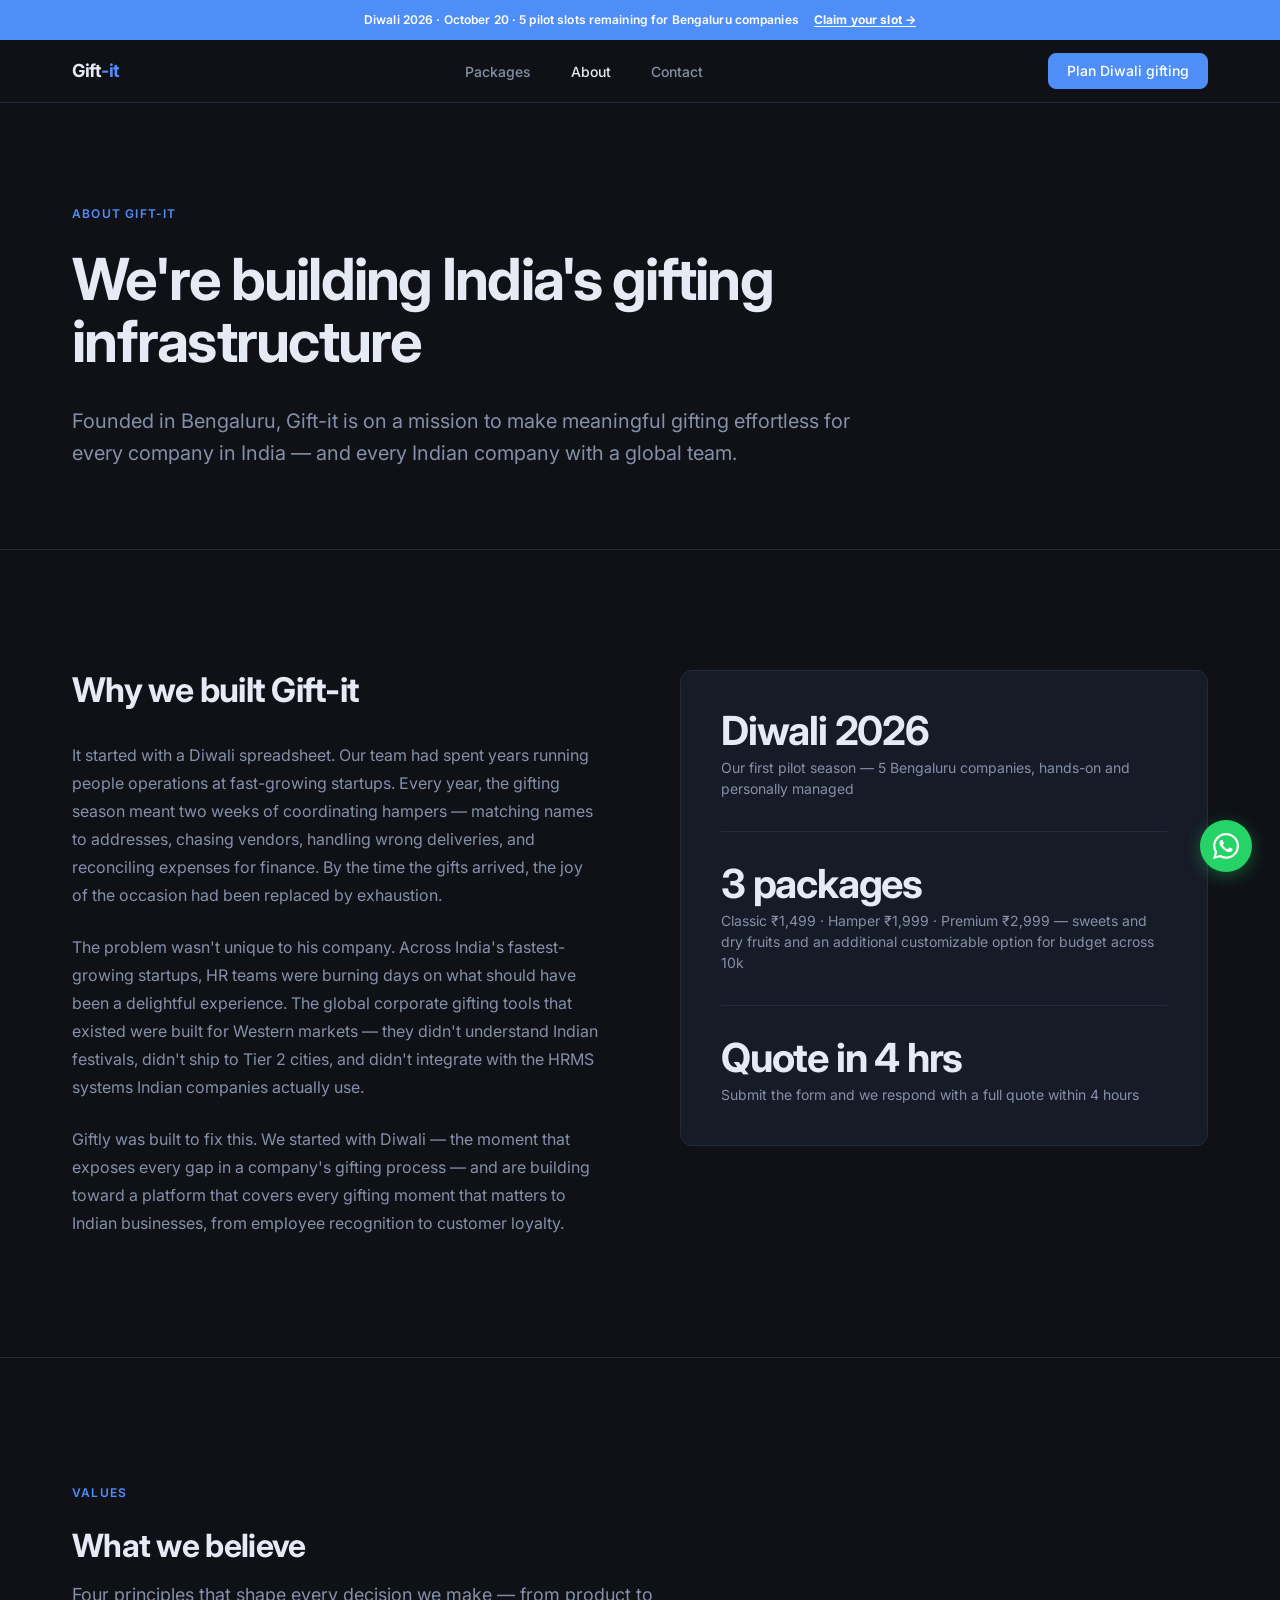
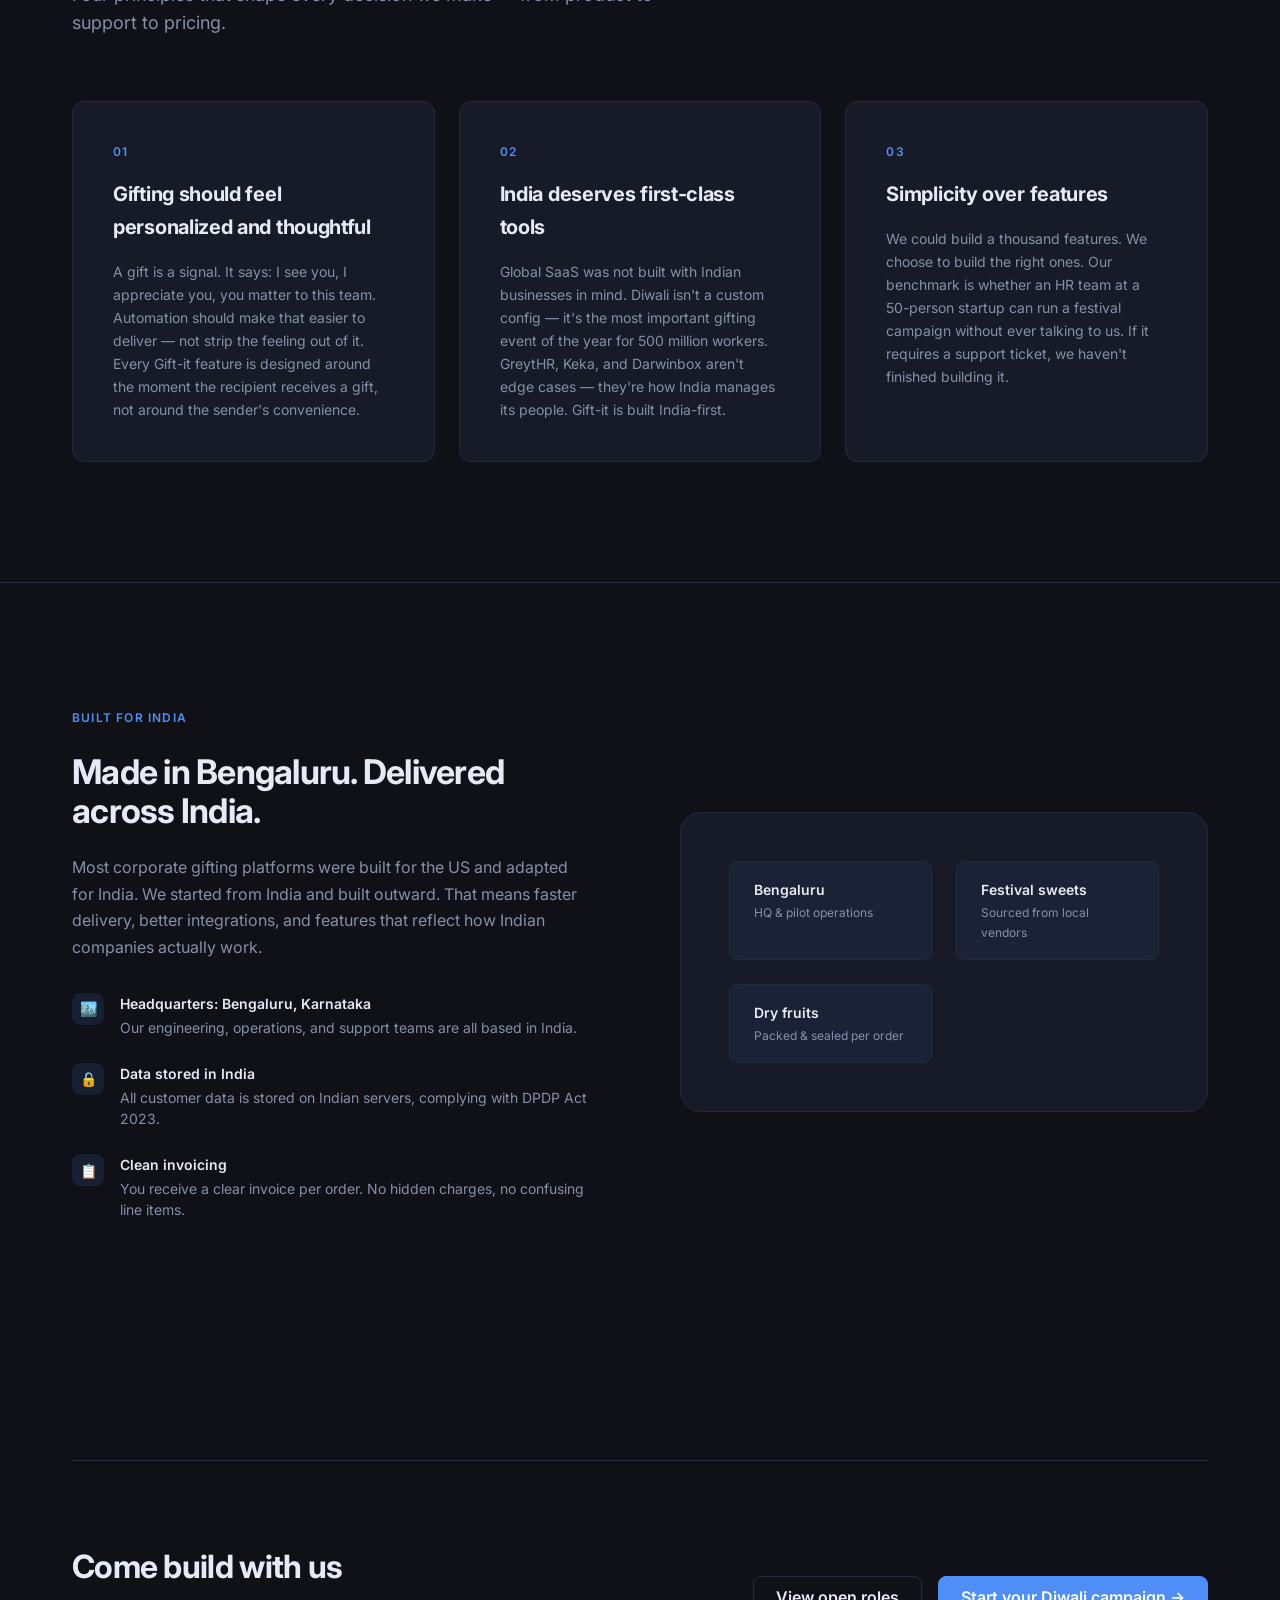
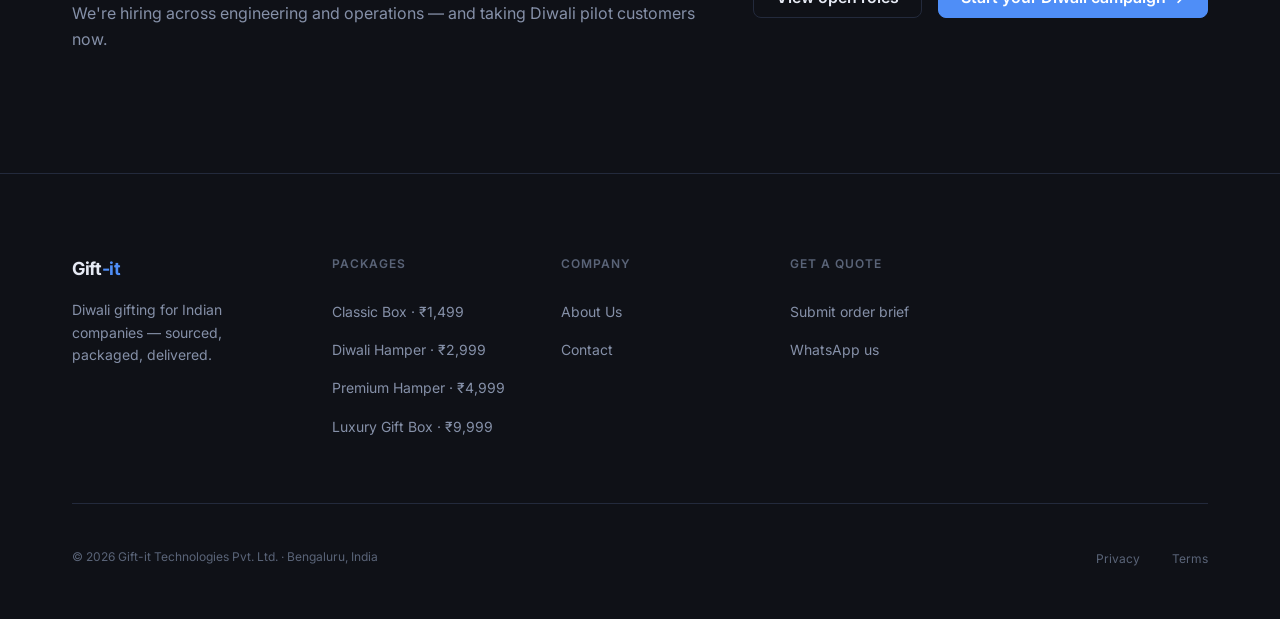
==== about.html @ 303f5bab "Initial commit" ====
<!DOCTYPE html>
<html lang="en">
<head>
  <meta charset="UTF-8">
  <meta name="viewport" content="width=device-width, initial-scale=1.0">
  <title>Gift-it — About Us</title>
  <link rel="preconnect" href="https://fonts.googleapis.com">
  <link rel="preconnect" href="https://fonts.gstatic.com" crossorigin>
  <link href="https://fonts.googleapis.com/css2?family=Inter:wght@400;500;600;700&display=swap" rel="stylesheet">
  <link rel="stylesheet" href="style.css">
  <style>

    /* PAGE HERO -------------------------------------------------- */
    .page-hero {
      padding-top: var(--s12);
      padding-bottom: var(--s10);
    }
    .page-hero__title {
      font-size: var(--text-display);
      font-weight: var(--weight-bold);
      letter-spacing: -0.03em;
      line-height: var(--lh-display);
      color: var(--color-text-primary);
      max-width: 800px;
      margin-bottom: var(--s4);
    }
    .page-hero__sub {
      font-size: var(--text-xl);
      color: var(--color-text-secondary);
      max-width: 60ch;
      line-height: 1.6;
    }

    /* STORY ------------------------------------------------------ */
    .story {
      padding: var(--s15) 0;
      border-top: 1px solid var(--color-border);
    }

    .story__inner {
      display: grid;
      grid-template-columns: 1fr 1fr;
      gap: var(--s10);
      align-items: start;
    }

    .story__title {
      font-size: clamp(24px, 3vw, 34px);
      font-weight: var(--weight-bold);
      letter-spacing: -0.022em;
      line-height: 1.15;
      color: var(--color-text-primary);
      margin-bottom: var(--s4);
    }

    .story__body {
      font-size: var(--text-md);
      color: var(--color-text-secondary);
      line-height: 1.75;
      max-width: var(--prose-max);
    }

    .story__body p + p { margin-top: var(--s3); }

    .story__aside {
      background-color: var(--color-surface);
      border: 1px solid var(--color-border);
      border-radius: var(--radius-lg);
      padding: var(--s5);
      display: flex;
      flex-direction: column;
      gap: var(--s4);
    }

    .story-stat {
      padding-bottom: var(--s4);
      border-bottom: 1px solid var(--color-border);
    }
    .story-stat:last-child { padding-bottom: 0; border-bottom: none; }

    .story-stat__val {
      font-size: 40px;
      font-weight: var(--weight-bold);
      letter-spacing: -0.03em;
      color: var(--color-text-primary);
      line-height: 1;
      margin-bottom: 6px;
    }

    .story-stat__label {
      font-size: var(--text-sm);
      color: var(--color-text-secondary);
      line-height: 1.5;
    }

    /* VALUES ----------------------------------------------------- */
    .values {
      padding: var(--s15) 0;
      border-top: 1px solid var(--color-border);
    }

    .values__grid {
      display: grid;
      grid-template-columns: repeat(3, 1fr);
      gap: var(--s3);
      margin-top: var(--s8);
    }

    .value-card {
      background-color: var(--color-surface);
      border: 1px solid var(--color-border);
      border-radius: var(--radius-lg);
      padding: var(--s5);
    }

    .value-card__number {
      font-size: var(--text-xs);
      font-weight: var(--weight-semibold);
      letter-spacing: 0.1em;
      color: var(--color-accent);
      margin-bottom: var(--s2);
    }

    .value-card__title {
      font-size: var(--text-xl);
      font-weight: var(--weight-bold);
      letter-spacing: -0.015em;
      color: var(--color-text-primary);
      margin-bottom: var(--s2);
    }

    .value-card__desc {
      font-size: var(--text-sm);
      color: var(--color-text-secondary);
      line-height: 1.65;
    }

    /* TEAM ------------------------------------------------------- */
    .team {
      padding: var(--s15) 0;
      border-top: 1px solid var(--color-border);
    }

    .team__grid {
      display: grid;
      grid-template-columns: repeat(4, 1fr);
      gap: var(--s3);
      margin-top: var(--s8);
    }

    .team-card {
      background-color: var(--color-surface);
      border: 1px solid var(--color-border);
      border-radius: var(--radius-lg);
      padding: var(--s4);
    }

    .team-card__avatar {
      width: 52px;
      height: 52px;
      border-radius: 50%;
      background-color: var(--color-surface-alt);
      border: 1px solid var(--color-border);
      display: flex;
      align-items: center;
      justify-content: center;
      font-size: var(--text-lg);
      font-weight: var(--weight-bold);
      color: var(--color-accent);
      margin-bottom: var(--s3);
      letter-spacing: -0.02em;
    }

    .team-card__name {
      font-size: var(--text-md);
      font-weight: var(--weight-semibold);
      color: var(--color-text-primary);
      margin-bottom: 2px;
    }

    .team-card__role {
      font-size: var(--text-sm);
      color: var(--color-text-secondary);
      margin-bottom: var(--s2);
    }

    .team-card__prev {
      font-size: var(--text-xs);
      color: var(--color-text-muted);
    }

    /* INDIA SECTION ---------------------------------------------- */
    .india-section {
      padding: var(--s15) 0;
      border-top: 1px solid var(--color-border);
    }

    .india-section__inner {
      display: grid;
      grid-template-columns: 1fr 1fr;
      gap: var(--s10);
      align-items: center;
    }

    .india-section__title {
      font-size: clamp(24px, 3vw, 34px);
      font-weight: var(--weight-bold);
      letter-spacing: -0.022em;
      line-height: 1.15;
      color: var(--color-text-primary);
      margin-bottom: var(--s3);
    }

    .india-section__desc {
      font-size: var(--text-md);
      color: var(--color-text-secondary);
      max-width: 52ch;
      line-height: 1.65;
      margin-bottom: var(--s4);
    }

    .india-points {
      display: flex;
      flex-direction: column;
      gap: var(--s3);
    }

    .india-point {
      display: flex;
      align-items: flex-start;
      gap: var(--s2);
    }

    .india-point__icon {
      width: 32px;
      height: 32px;
      border-radius: var(--radius-md);
      background-color: var(--color-accent-dim);
      display: flex;
      align-items: center;
      justify-content: center;
      font-size: 14px;
      flex-shrink: 0;
      margin-top: 1px;
    }

    .india-point__title {
      font-size: var(--text-sm);
      font-weight: var(--weight-semibold);
      color: var(--color-text-primary);
      margin-bottom: 2px;
    }

    .india-point__desc {
      font-size: var(--text-sm);
      color: var(--color-text-secondary);
      line-height: 1.5;
    }

    .india-map {
      background-color: var(--color-surface);
      border: 1px solid var(--color-border);
      border-radius: var(--radius-xl);
      padding: var(--s6);
      display: grid;
      grid-template-columns: 1fr 1fr;
      gap: var(--s3);
    }

    .india-city {
      background-color: var(--color-surface-alt);
      border: 1px solid var(--color-border);
      border-radius: var(--radius-md);
      padding: var(--s2) var(--s3);
    }

    .india-city__name {
      font-size: var(--text-sm);
      font-weight: var(--weight-semibold);
      color: var(--color-text-primary);
      margin-bottom: 2px;
    }

    .india-city__stat {
      font-size: var(--text-xs);
      color: var(--color-text-secondary);
    }

    /* INVESTORS / BACKERS ---------------------------------------- */
    .backers {
      padding: var(--s10) 0;
      border-top: 1px solid var(--color-border);
    }

    .backers__label {
      font-size: var(--text-xs);
      font-weight: var(--weight-semibold);
      letter-spacing: 0.08em;
      text-transform: uppercase;
      color: var(--color-text-muted);
      margin-bottom: var(--s4);
    }

    /* RESPONSIVE ------------------------------------------------- */
    @media (max-width: 860px) {
      .story__inner { grid-template-columns: 1fr; gap: var(--s6); }
      .india-section__inner { grid-template-columns: 1fr; gap: var(--s6); }
      .team__grid { grid-template-columns: 1fr 1fr; }
    }

    @media (max-width: 640px) {
      .values__grid { grid-template-columns: 1fr; }
      .team__grid { grid-template-columns: 1fr 1fr; }
      .india-map { grid-template-columns: 1fr; }
    }

  </style>
</head>
<body>

  <!-- DIWALI BANNER -->
  <div style="background-color: var(--color-accent); padding: 10px 0; text-align: center;">
    <div class="container">
      <p style="font-size: var(--text-xs); font-weight: 600; color: #fff; letter-spacing: 0.01em;">
        Diwali 2026 · October 20 · 5 pilot slots remaining for Bengaluru companies
        <a href="contact.html" style="font-weight: 700; color: #fff; text-decoration: underline; text-underline-offset: 2px; margin-left: 12px;">Claim your slot &#8594;</a>
      </p>
    </div>
  </div>

  <!-- NAV -->
  <header class="nav" role="banner">
    <div class="container">
      <div class="nav__inner">
        <a href="index.html" class="nav__logo">Gift<span>-it</span></a>
        <nav aria-label="Primary">
          <ul class="nav__links" role="list">
            <li><a href="pricing.html" class="nav__link">Packages</a></li>
            <li><a href="about.html" class="nav__link is-active">About</a></li>
            <li><a href="contact.html" class="nav__link">Contact</a></li>
          </ul>
        </nav>
        <div class="nav__actions">
          
          <a href="contact.html" class="btn btn--primary">Plan Diwali gifting</a>
          <button class="nav__hamburger" id="hamburger" aria-label="Open menu" aria-expanded="false">
            <span></span><span></span><span></span>
          </button>
        </div>
      </div>
    </div>
    <div class="nav__mobile" id="mobile-nav">
      <a href="pricing.html" class="nav__link">Packages</a>
      <a href="about.html" class="nav__link">About</a>
      <a href="contact.html" class="nav__link">Contact</a>
      <div class="nav__mobile-actions">
        
        <a href="contact.html" class="btn btn--primary btn--full">Plan Diwali gifting</a>
      </div>
    </div>
  </header>

  <main>

    <!-- HERO -->
    <section class="page-hero" aria-labelledby="about-heading">
      <div class="container">
        <span class="eyebrow" aria-hidden="true">About Gift-it</span>
        <h1 class="page-hero__title" id="about-heading">We're building India's gifting infrastructure</h1>
        <p class="page-hero__sub">Founded in Bengaluru, Gift-it is on a mission to make meaningful gifting effortless for every company in India — and every Indian company with a global team.</p>
      </div>
    </section>

    <!-- STORY -->
    <section class="story" aria-labelledby="story-heading">
      <div class="container">
        <div class="story__inner">
          <div>
            <h2 class="story__title" id="story-heading">Why we built Gift-it</h2>
            <div class="story__body">
              <p>It started with a Diwali spreadsheet. Our team had spent years running people operations at fast-growing startups. Every year, the gifting season meant two weeks of coordinating hampers — matching names to addresses, chasing vendors, handling wrong deliveries, and reconciling expenses for finance. By the time the gifts arrived, the joy of the occasion had been replaced by exhaustion.</p>
              <p>The problem wasn't unique to his company. Across India's fastest-growing startups, HR teams were burning days on what should have been a delightful experience. The global corporate gifting tools that existed were built for Western markets — they didn't understand Indian festivals, didn't ship to Tier 2 cities, and didn't integrate with the HRMS systems Indian companies actually use.</p>
              <p>Giftly was built to fix this. We started with Diwali — the moment that exposes every gap in a company's gifting process — and are building toward a platform that covers every gifting moment that matters to Indian businesses, from employee recognition to customer loyalty.</p>
            </div>
          </div>
          <div class="story__aside" aria-label="About this pilot">
            <div class="story-stat">
              <p class="story-stat__val">Diwali 2026</p>
              <p class="story-stat__label">Our first pilot season — 5 Bengaluru companies, hands-on and personally managed</p>
            </div>
            <div class="story-stat">
              <p class="story-stat__val">3 packages</p>
              <p class="story-stat__label">Classic ₹1,499 · Hamper ₹1,999 · Premium ₹2,999 — sweets and dry fruits and an additional customizable option for budget across 10k </p>
            </div>
            
            
            

            <div class="story-stat">
              <p class="story-stat__val">Quote in 4 hrs</p>
              <p class="story-stat__label">Submit the form and we respond with a full quote within 4 hours</p>
            </div>
          </div>
        </div>
      </div>
    </section>

    <!-- VALUES -->
    <section class="values" aria-labelledby="values-heading">
      <div class="container">
        <span class="eyebrow" aria-hidden="true">Values</span>
        <h2 class="section-title" id="values-heading">What we believe</h2>
        <p class="section-sub">Four principles that shape every decision we make — from product to support to pricing.</p>

        <div class="values__grid">
          <div class="value-card">
            <p class="value-card__number">01</p>
            <h3 class="value-card__title">Gifting should feel personalized and thoughtful</h3>
            <p class="value-card__desc">A gift is a signal. It says: I see you, I appreciate you, you matter to this team. Automation should make that easier to deliver — not strip the feeling out of it. Every Gift-it feature is designed around the moment the recipient receives a gift, not around the sender's convenience.</p>
          </div>
          <div class="value-card">
            <p class="value-card__number">02</p>
            <h3 class="value-card__title">India deserves first-class tools</h3>
            <p class="value-card__desc">Global SaaS was not built with Indian businesses in mind. Diwali isn't a custom config — it's the most important gifting event of the year for 500 million workers. GreytHR, Keka, and Darwinbox aren't edge cases — they're how India manages its people. Gift-it is built India-first.</p>
          </div>
          <div class="value-card">
            <p class="value-card__number">03</p>
            <h3 class="value-card__title">Simplicity over features</h3>
            <p class="value-card__desc">We could build a thousand features. We choose to build the right ones. Our benchmark is whether an HR team at a 50-person startup can run a festival campaign without ever talking to us. If it requires a support ticket, we haven't finished building it.</p>
          </div>
        </div>
      </div>
    </section>

    <!-- INDIA FOCUS -->
    <section class="india-section" aria-labelledby="india-heading">
      <div class="container">
        <div class="india-section__inner">
          <div>
            <span class="eyebrow" aria-hidden="true">Built for India</span>
            <h2 class="india-section__title" id="india-heading">Made in Bengaluru. Delivered across India.</h2>
            <p class="india-section__desc">Most corporate gifting platforms were built for the US and adapted for India. We started from India and built outward. That means faster delivery, better integrations, and features that reflect how Indian companies actually work.</p>
            <div class="india-points">
              <div class="india-point">
                <span class="india-point__icon" aria-hidden="true">🏙️</span>
                <div>
                  <p class="india-point__title">Headquarters: Bengaluru, Karnataka</p>
                  <p class="india-point__desc">Our engineering, operations, and support teams are all based in India.</p>
                </div>
              </div>
              <div class="india-point">
                <span class="india-point__icon" aria-hidden="true">🔒</span>
                <div>
                  <p class="india-point__title">Data stored in India</p>
                  <p class="india-point__desc">All customer data is stored on Indian servers, complying with DPDP Act 2023.</p>
                </div>
              </div>
              <div class="india-point">
                <span class="india-point__icon" aria-hidden="true">📋</span>
                <div>
                  <p class="india-point__title">Clean invoicing</p>
                  <p class="india-point__desc">You receive a clear invoice per order. No hidden charges, no confusing line items.</p>
                </div>
              </div>
            </div>
          </div>
          <div class="india-map" aria-label="How we deliver">
            <div class="india-city">
              <p class="india-city__name">Bengaluru</p>
              <p class="india-city__stat">HQ &amp; pilot operations</p>
            </div>
            <div class="india-city">
              <p class="india-city__name">Festival sweets</p>
              <p class="india-city__stat">Sourced from local vendors</p>
            </div>
            <div class="india-city">
              <p class="india-city__name">Dry fruits</p>
              <p class="india-city__stat">Packed &amp; sealed per order</p>
            </div>
          </div>
        </div>
      </div>
    </section>

    <!-- CTA BAND -->
    <section class="cta-band" aria-labelledby="cta-heading">
      <div class="container">
        <div class="cta-band__inner">
          <div>
            <h2 class="cta-band__headline" id="cta-heading">Come build with us</h2>
            <p class="cta-band__sub">We're hiring across engineering and operations — and taking Diwali pilot customers now.</p>
          </div>
          <div class="cta-band__actions">
            <a href="contact.html" class="btn btn--outline btn--lg">View open roles</a>
            <a href="contact.html" class="btn btn--primary btn--lg">Start your Diwali campaign →</a>
          </div>
        </div>
      </div>
    </section>

  </main>

  <!-- FOOTER -->
  <footer class="footer" role="contentinfo">
    <div class="container">
      <div class="footer__grid">
        <div class="footer__brand">
          <p class="footer__brand-name">Gift<span>-it</span></p>
          <p class="footer__brand-desc">Diwali gifting for Indian companies — sourced, packaged, delivered.</p>
        </div>
        <div>
          <p class="footer__col-label">Packages</p>
          <ul class="footer__col-links" role="list">
            <li><a href="classic-box.html" class="footer__link">Classic Box · ₹1,499</a></li>
            <li><a href="diwali-hamper.html" class="footer__link">Diwali Hamper · ₹2,999</a></li>
            <li><a href="premium-box.html" class="footer__link">Premium Hamper · ₹4,999</a></li>
            <li><a href="luxury-box.html" class="footer__link">Luxury Gift Box · ₹9,999</a></li>
          </ul>
        </div>
        <div>
          <p class="footer__col-label">Company</p>
          <ul class="footer__col-links" role="list">
            <li><a href="about.html" class="footer__link">About Us</a></li>
            <li><a href="contact.html" class="footer__link">Contact</a></li>
          </ul>
        </div>
        <div>
          <p class="footer__col-label">Get a quote</p>
          <ul class="footer__col-links" role="list">
            <li><a href="contact.html" class="footer__link">Submit order brief</a></li>
            <li><a href="https://wa.me/917090781972" class="footer__link" target="_blank" rel="noopener">WhatsApp us</a></li>
          </ul>
        </div>
      </div>
      <div class="footer__bottom">
        <p class="footer__copy">© 2026 Gift-it Technologies Pvt. Ltd. · Bengaluru, India</p>
        <nav aria-label="Legal"><ul class="footer__legal" role="list">
          <li><a href="#" class="footer__legal-link">Privacy</a></li>
          <li><a href="#" class="footer__legal-link">Terms</a></li>
        </ul></nav>
      </div>
    </div>
  </footer>

  <script>
    const hamburger = document.getElementById('hamburger');
    const mobileNav = document.getElementById('mobile-nav');
    hamburger.addEventListener('click', () => {
      const open = mobileNav.classList.toggle('is-open');
      hamburger.setAttribute('aria-expanded', String(open));
    });
  </script>

  <!-- WhatsApp floating button -->
  <a href="https://wa.me/917090781972?text=Hi%2C%20I%27d%20like%20to%20learn%20more%20about%20Giftly"
     class="whatsapp-fab"
     target="_blank" rel="noopener noreferrer"
     aria-label="Chat with us on WhatsApp — +91 70 9078 1972">
    <svg width="26" height="26" viewBox="0 0 24 24" fill="currentColor" aria-hidden="true"><path d="M17.472 14.382c-.297-.149-1.758-.867-2.03-.967-.273-.099-.471-.148-.67.15-.197.297-.767.966-.94 1.164-.173.199-.347.223-.644.075-.297-.15-1.255-.463-2.39-1.475-.883-.788-1.48-1.761-1.653-2.059-.173-.297-.018-.458.13-.606.134-.133.298-.347.446-.52.149-.174.198-.298.298-.497.099-.198.05-.371-.025-.52-.075-.149-.669-1.612-.916-2.207-.242-.579-.487-.5-.669-.51-.173-.008-.371-.01-.57-.01-.198 0-.52.074-.792.372-.272.297-1.04 1.016-1.04 2.479 0 1.462 1.065 2.875 1.213 3.074.149.198 2.096 3.2 5.077 4.487.709.306 1.262.489 1.694.625.712.227 1.36.195 1.871.118.571-.085 1.758-.719 2.006-1.413.248-.694.248-1.289.173-1.413-.074-.124-.272-.198-.57-.347m-5.421 7.403h-.004a9.87 9.87 0 01-5.031-1.378l-.361-.214-3.741.982.998-3.648-.235-.374a9.86 9.86 0 01-1.51-5.26c.001-5.45 4.436-9.884 9.888-9.884 2.64 0 5.122 1.03 6.988 2.898a9.825 9.825 0 012.893 6.994c-.003 5.45-4.437 9.884-9.885 9.884m8.413-18.297A11.815 11.815 0 0012.05 0C5.495 0 .16 5.335.157 11.892c0 2.096.547 4.142 1.588 5.945L.057 24l6.305-1.654a11.882 11.882 0 005.683 1.448h.005c6.554 0 11.89-5.335 11.893-11.893a11.821 11.821 0 00-3.48-8.413z"/></svg>
  </a>

</body>
</html>
---- style.css ----
/* ================================================================
   GIFTLY — SHARED STYLESHEET
   Tokens → Reset → Layout → Nav → Footer → Buttons → Utilities
   ================================================================ */

/* ----------------------------------------------------------------
   DESIGN TOKENS
   ---------------------------------------------------------------- */
:root {
  /* Color */
  --color-bg:              #0F1117;
  --color-surface:         #161B27;
  --color-surface-alt:     #1C2235;
  --color-surface-raised:  #202740;
  --color-text-primary:    #E6EAF4;
  --color-text-secondary:  #8590A8;
  --color-text-muted:      #5A6478;
  --color-accent:          #4F8EF7;
  --color-accent-hover:    #6BA2F9;
  --color-accent-dim:      rgba(79, 142, 247, 0.12);
  --color-border:          #232A3C;
  --color-border-faint:    #1A2033;
  --color-success:         #3ECF8E;
  --color-warning:         #F59E0B;

  /* Typography */
  --font: 'Inter', -apple-system, BlinkMacSystemFont, 'Segoe UI', sans-serif;

  --text-display:  clamp(38px, 5.5vw, 58px);
  --text-hero-sub: clamp(32px, 4vw, 44px);
  --text-section:  clamp(22px, 3vw, 32px);
  --text-xl:  20px;
  --text-lg:  18px;
  --text-md:  16px;
  --text-sm:  14px;
  --text-xs:  12px;

  --weight-regular:  400;
  --weight-medium:   500;
  --weight-semibold: 600;
  --weight-bold:     700;

  --lh-display: 1.08;
  --lh-section: 1.2;
  --lh-body:    1.65;

  /* Spacing — base 8px */
  --s1:  8px;
  --s2:  16px;
  --s3:  24px;
  --s4:  32px;
  --s5:  40px;
  --s6:  48px;
  --s7:  56px;
  --s8:  64px;
  --s10: 80px;
  --s12: 96px;
  --s15: 120px;

  /* Shape */
  --radius-sm:  4px;
  --radius-md:  8px;
  --radius-lg:  12px;
  --radius-xl:  20px;

  /* Layout */
  --max-width:     1200px;
  --gutter:        32px;
  --prose-max:     68ch;

  /* Motion */
  --ease:    140ms ease;
  --ease-md: 220ms ease;
}

/* ----------------------------------------------------------------
   RESET
   ---------------------------------------------------------------- */
*, *::before, *::after { box-sizing: border-box; margin: 0; padding: 0; }
html { font-size: 16px; scroll-behavior: smooth; }
body {
  font-family: var(--font);
  font-size: var(--text-md);
  font-weight: var(--weight-regular);
  line-height: var(--lh-body);
  color: var(--color-text-primary);
  background-color: var(--color-bg);
  -webkit-font-smoothing: antialiased;
  -moz-osx-font-smoothing: grayscale;
}
a { color: inherit; text-decoration: none; }
img, svg { display: block; max-width: 100%; }
ul, ol { list-style: none; }
button { font-family: inherit; cursor: pointer; border: none; background: none; }
input, textarea, select {
  font-family: inherit;
  font-size: var(--text-md);
  background: none;
  border: none;
  outline: none;
  color: var(--color-text-primary);
}
input::placeholder, textarea::placeholder { color: var(--color-text-muted); }

/* ----------------------------------------------------------------
   LAYOUT UTILITIES
   ---------------------------------------------------------------- */
.container {
  max-width: var(--max-width);
  margin: 0 auto;
  padding: 0 var(--gutter);
}

.section-gap     { padding-top: var(--s15); padding-bottom: var(--s15); }
.section-gap-md  { padding-top: var(--s10); padding-bottom: var(--s10); }
.section-gap-sm  { padding-top: var(--s6);  padding-bottom: var(--s6); }

.eyebrow {
  display: inline-block;
  font-size: var(--text-xs);
  font-weight: var(--weight-semibold);
  letter-spacing: 0.1em;
  text-transform: uppercase;
  color: var(--color-accent);
  margin-bottom: var(--s3);
}

.section-title {
  font-size: var(--text-section);
  font-weight: var(--weight-bold);
  letter-spacing: -0.022em;
  line-height: var(--lh-section);
  color: var(--color-text-primary);
  margin-bottom: var(--s2);
}

.section-sub {
  font-size: var(--text-lg);
  color: var(--color-text-secondary);
  max-width: 56ch;
  line-height: 1.55;
}

.divider {
  width: 100%;
  height: 1px;
  background-color: var(--color-border);
}

/* ----------------------------------------------------------------
   BUTTONS
   ---------------------------------------------------------------- */
.btn {
  display: inline-flex;
  align-items: center;
  justify-content: center;
  gap: 8px;
  font-size: var(--text-sm);
  font-weight: var(--weight-medium);
  line-height: 1;
  padding: 10px 18px;
  border-radius: var(--radius-md);
  transition:
    background-color var(--ease),
    border-color var(--ease),
    color var(--ease);
  white-space: nowrap;
  cursor: pointer;
}
.btn:focus-visible {
  outline: 2px solid var(--color-accent);
  outline-offset: 2px;
}

.btn--ghost {
  color: var(--color-text-secondary);
  border: 1px solid transparent;
}
.btn--ghost:hover {
  color: var(--color-text-primary);
  background-color: var(--color-surface);
}

.btn--outline {
  color: var(--color-text-primary);
  border: 1px solid var(--color-border);
}
.btn--outline:hover {
  background-color: var(--color-surface);
  border-color: #3A4458;
}

.btn--primary {
  color: #fff;
  background-color: var(--color-accent);
  border: 1px solid var(--color-accent);
}
.btn--primary:hover {
  background-color: var(--color-accent-hover);
  border-color: var(--color-accent-hover);
}

.btn--lg {
  font-size: var(--text-md);
  font-weight: var(--weight-semibold);
  padding: 12px 22px;
}
.btn--xl {
  font-size: var(--text-lg);
  font-weight: var(--weight-semibold);
  padding: 14px 28px;
}
.btn--full { width: 100%; }

/* ----------------------------------------------------------------
   NAVIGATION
   ---------------------------------------------------------------- */
.nav {
  position: sticky;
  top: 0;
  z-index: 200;
  background-color: var(--color-bg);
  border-bottom: 1px solid var(--color-border);
}

.nav__inner {
  display: flex;
  align-items: center;
  justify-content: space-between;
  height: 62px;
  gap: var(--s4);
}

.nav__logo {
  font-size: var(--text-lg);
  font-weight: var(--weight-bold);
  letter-spacing: -0.025em;
  color: var(--color-text-primary);
  flex-shrink: 0;
}
.nav__logo span { color: var(--color-accent); }

.nav__links {
  display: flex;
  align-items: center;
  gap: var(--s5);
}

.nav__link {
  font-size: var(--text-sm);
  font-weight: var(--weight-medium);
  color: var(--color-text-secondary);
  transition: color var(--ease);
  white-space: nowrap;
}
.nav__link:hover,
.nav__link.is-active { color: var(--color-text-primary); }

.nav__badge {
  display: inline-block;
  font-size: 10px;
  font-weight: var(--weight-semibold);
  letter-spacing: 0.04em;
  background-color: var(--color-accent-dim);
  color: var(--color-accent);
  border-radius: var(--radius-sm);
  padding: 2px 5px;
  margin-left: 4px;
  vertical-align: middle;
}

.nav__actions {
  display: flex;
  align-items: center;
  gap: var(--s2);
  flex-shrink: 0;
}

/* Mobile hamburger */
.nav__hamburger {
  display: none;
  flex-direction: column;
  gap: 5px;
  padding: 8px;
  cursor: pointer;
  background: none;
  border: none;
}
.nav__hamburger span {
  display: block;
  width: 20px;
  height: 2px;
  background-color: var(--color-text-secondary);
  border-radius: 1px;
  transition: transform var(--ease), opacity var(--ease);
}

/* Mobile drawer */
.nav__mobile {
  display: none;
  flex-direction: column;
  padding: var(--s3) var(--gutter) var(--s4);
  border-top: 1px solid var(--color-border);
  gap: var(--s1);
  background-color: var(--color-bg);
}
.nav__mobile.is-open { display: flex; }
.nav__mobile .nav__link {
  padding: 10px 0;
  font-size: var(--text-md);
  border-bottom: 1px solid var(--color-border-faint);
}
.nav__mobile-actions {
  display: flex;
  flex-direction: column;
  gap: var(--s1);
  margin-top: var(--s2);
}

/* ----------------------------------------------------------------
   FOOTER
   ---------------------------------------------------------------- */
.footer {
  border-top: 1px solid var(--color-border);
  padding: var(--s10) 0 var(--s6);
}

.footer__grid {
  display: grid;
  grid-template-columns: 220px repeat(4, 1fr);
  gap: var(--s6) var(--s5);
  margin-bottom: var(--s8);
}

.footer__brand-name {
  font-size: var(--text-lg);
  font-weight: var(--weight-bold);
  letter-spacing: -0.02em;
  color: var(--color-text-primary);
  margin-bottom: var(--s2);
}
.footer__brand-name span { color: var(--color-accent); }

.footer__brand-desc {
  font-size: var(--text-sm);
  color: var(--color-text-secondary);
  line-height: 1.6;
  max-width: 200px;
}

.footer__col-label {
  font-size: var(--text-xs);
  font-weight: var(--weight-semibold);
  letter-spacing: 0.08em;
  text-transform: uppercase;
  color: var(--color-text-muted);
  margin-bottom: var(--s3);
}

.footer__col-links {
  display: flex;
  flex-direction: column;
  gap: 12px;
}

.footer__link {
  font-size: var(--text-sm);
  color: var(--color-text-secondary);
  transition: color var(--ease);
}
.footer__link:hover { color: var(--color-text-primary); }

.footer__bottom {
  display: flex;
  align-items: center;
  justify-content: space-between;
  flex-wrap: wrap;
  gap: var(--s3);
  padding-top: var(--s5);
  border-top: 1px solid var(--color-border);
}

.footer__copy {
  font-size: var(--text-xs);
  color: var(--color-text-muted);
}

.footer__legal {
  display: flex;
  gap: var(--s4);
}
.footer__legal-link {
  font-size: var(--text-xs);
  color: var(--color-text-muted);
  transition: color var(--ease);
}
.footer__legal-link:hover { color: var(--color-text-secondary); }

/* ----------------------------------------------------------------
   FORM ELEMENTS
   ---------------------------------------------------------------- */
.field {
  display: flex;
  flex-direction: column;
  gap: var(--s1);
}

.field__label {
  font-size: var(--text-sm);
  font-weight: var(--weight-medium);
  color: var(--color-text-secondary);
}

.field__input,
.field__textarea,
.field__select {
  width: 100%;
  padding: 11px var(--s2);
  background-color: var(--color-surface);
  border: 1px solid var(--color-border);
  border-radius: var(--radius-md);
  font-size: var(--text-sm);
  color: var(--color-text-primary);
  transition: border-color var(--ease);
}

.field__input:focus,
.field__textarea:focus,
.field__select:focus {
  border-color: var(--color-accent);
  outline: none;
}

.field__textarea { resize: vertical; min-height: 120px; line-height: var(--lh-body); }

.field__select {
  appearance: none;
  cursor: pointer;
  background-image: url("data:image/svg+xml,%3Csvg width='12' height='8' viewBox='0 0 12 8' fill='none' xmlns='http://www.w3.org/2000/svg'%3E%3Cpath d='M1 1L6 6L11 1' stroke='%238590A8' stroke-width='1.5' stroke-linecap='round' stroke-linejoin='round'/%3E%3C/svg%3E");
  background-repeat: no-repeat;
  background-position: right 14px center;
  padding-right: 36px;
}

/* ----------------------------------------------------------------
   SHARED COMPONENTS
   ---------------------------------------------------------------- */

/* Check icon list */
.check-list {
  display: flex;
  flex-direction: column;
  gap: 12px;
}
.check-list__item {
  display: flex;
  align-items: flex-start;
  gap: 10px;
  font-size: var(--text-sm);
  color: var(--color-text-secondary);
  line-height: 1.5;
}
.check-list__item svg { flex-shrink: 0; margin-top: 1px; color: var(--color-accent); }

/* Tag chip (inline label) */
.tag {
  display: inline-flex;
  align-items: center;
  font-size: var(--text-xs);
  font-weight: var(--weight-medium);
  padding: 3px 10px;
  border-radius: 100px;
  border: 1px solid var(--color-border);
  color: var(--color-text-secondary);
  background-color: var(--color-surface);
}

/* Card */
.card {
  background-color: var(--color-surface);
  border: 1px solid var(--color-border);
  border-radius: var(--radius-lg);
  padding: var(--s5);
}

/* ----------------------------------------------------------------
   TRUST / LOGO BAR
   ---------------------------------------------------------------- */
/* ----------------------------------------------------------------
   WHATSAPP FLOATING ACTION BUTTON (shared across all pages)
   ---------------------------------------------------------------- */
.whatsapp-fab {
  position: fixed;
  bottom: 28px;
  right: 28px;
  z-index: 200;
  width: 52px;
  height: 52px;
  border-radius: 50%;
  background-color: #25D366;
  display: flex;
  align-items: center;
  justify-content: center;
  color: #fff;
  text-decoration: none;
  box-shadow: 0 4px 16px rgba(37, 211, 102, 0.35);
  transition: transform var(--ease), opacity var(--ease), box-shadow var(--ease);
}

.whatsapp-fab:hover {
  transform: scale(1.08);
  opacity: 0.95;
  box-shadow: 0 6px 24px rgba(37, 211, 102, 0.45);
}

/* ----------------------------------------------------------------
   LOGO BAR
   ---------------------------------------------------------------- */
.logo-bar {
  display: flex;
  align-items: center;
  gap: var(--s6);
  flex-wrap: wrap;
}

.logo-bar__item {
  font-size: var(--text-sm);
  font-weight: var(--weight-semibold);
  letter-spacing: 0.02em;
  color: var(--color-text-muted);
  white-space: nowrap;
}

/* ----------------------------------------------------------------
   CTA BAND (shared bottom section)
   ---------------------------------------------------------------- */
.cta-band {
  padding-top: var(--s15);
  padding-bottom: var(--s15);
}

.cta-band__inner {
  border-top: 1px solid var(--color-border);
  padding-top: var(--s10);
  display: flex;
  align-items: center;
  justify-content: space-between;
  gap: var(--s5);
}

.cta-band__headline {
  font-size: clamp(22px, 3vw, 32px);
  font-weight: var(--weight-bold);
  letter-spacing: -0.022em;
  color: var(--color-text-primary);
  margin-bottom: 6px;
}
.cta-band__sub {
  font-size: var(--text-md);
  color: var(--color-text-secondary);
}
.cta-band__actions {
  display: flex;
  gap: var(--s2);
  flex-shrink: 0;
}

/* ----------------------------------------------------------------
   RESPONSIVE BREAKPOINTS
   ---------------------------------------------------------------- */
@media (max-width: 1024px) {
  :root { --gutter: 28px; }

  .footer__grid {
    grid-template-columns: 1fr 1fr;
  }
  .footer__brand { grid-column: 1 / -1; }
  .footer__brand-desc { max-width: 100%; }
}

@media (max-width: 860px) {
  :root { --gutter: 24px; }

  .nav__links { display: none; }
  .nav__actions .btn--ghost { display: none; }
  .nav__hamburger { display: flex; }

  .cta-band__inner {
    flex-direction: column;
    align-items: flex-start;
  }
}

@media (max-width: 640px) {
  :root { --gutter: 20px; }

  .footer__grid {
    grid-template-columns: 1fr;
  }

  .cta-band__actions {
    flex-direction: column;
    width: 100%;
  }
  .cta-band__actions .btn { justify-content: center; }
}

/* ── PACKAGE OPTIONS SECTION ─────────────────────────────────── */
.options-section {
  margin-bottom: var(--s8);
}

.options-section__intro {
  font-size: var(--text-sm);
  color: var(--color-text-secondary);
  line-height: 1.65;
  margin-bottom: var(--s6);
  max-width: 60ch;
}

.options-category {
  margin-bottom: var(--s5);
}

.options-category__label {
  font-size: 10px;
  font-weight: var(--weight-semibold);
  letter-spacing: 0.1em;
  text-transform: uppercase;
  color: var(--color-text-muted);
  margin-bottom: var(--s2);
}

.options-grid {
  display: grid;
  grid-template-columns: repeat(3, 1fr);
  gap: var(--s2);
}

@media (max-width: 700px) {
  .options-grid { grid-template-columns: repeat(2, 1fr); }
}

@media (max-width: 400px) {
  .options-grid { grid-template-columns: 1fr; }
}

.option-card {
  background: var(--color-surface);
  border: 1px solid var(--color-border);
  border-radius: var(--radius-md);
  overflow: hidden;
  transition: border-color var(--ease), box-shadow var(--ease);
}

.option-card__img {
  width: 100%;
  height: 90px;
  object-fit: cover;
  display: block;
}

.option-card__body {
  padding: 10px var(--s3) var(--s3);
}

.option-card:hover {
  border-color: var(--color-accent);
  box-shadow: 0 0 0 3px var(--color-accent-dim);
}

.option-card--default {
  border-color: var(--color-accent);
  box-shadow: 0 0 0 3px var(--color-accent-dim);
}

.option-card__emoji {
  font-size: 22px;
  display: block;
  margin-bottom: 8px;
  line-height: 1;
}

.option-card__name {
  font-size: var(--text-xs);
  font-weight: var(--weight-semibold);
  color: var(--color-text-primary);
  line-height: 1.35;
}

.option-badge {
  display: inline-block;
  margin-top: 6px;
  font-size: 9px;
  font-weight: 700;
  letter-spacing: 0.09em;
  text-transform: uppercase;
  color: var(--color-accent);
  background: rgba(79, 142, 247, 0.12);
  border: 1px solid rgba(79, 142, 247, 0.3);
  border-radius: 4px;
  padding: 2px 6px;
}

.options-section__note {
  font-size: var(--text-xs);
  color: var(--color-text-muted);
  line-height: 1.6;
  margin-top: var(--s4);
  padding: var(--s3) var(--s4);
  background: var(--color-surface);
  border: 1px solid var(--color-border);
  border-radius: var(--radius-md);
}
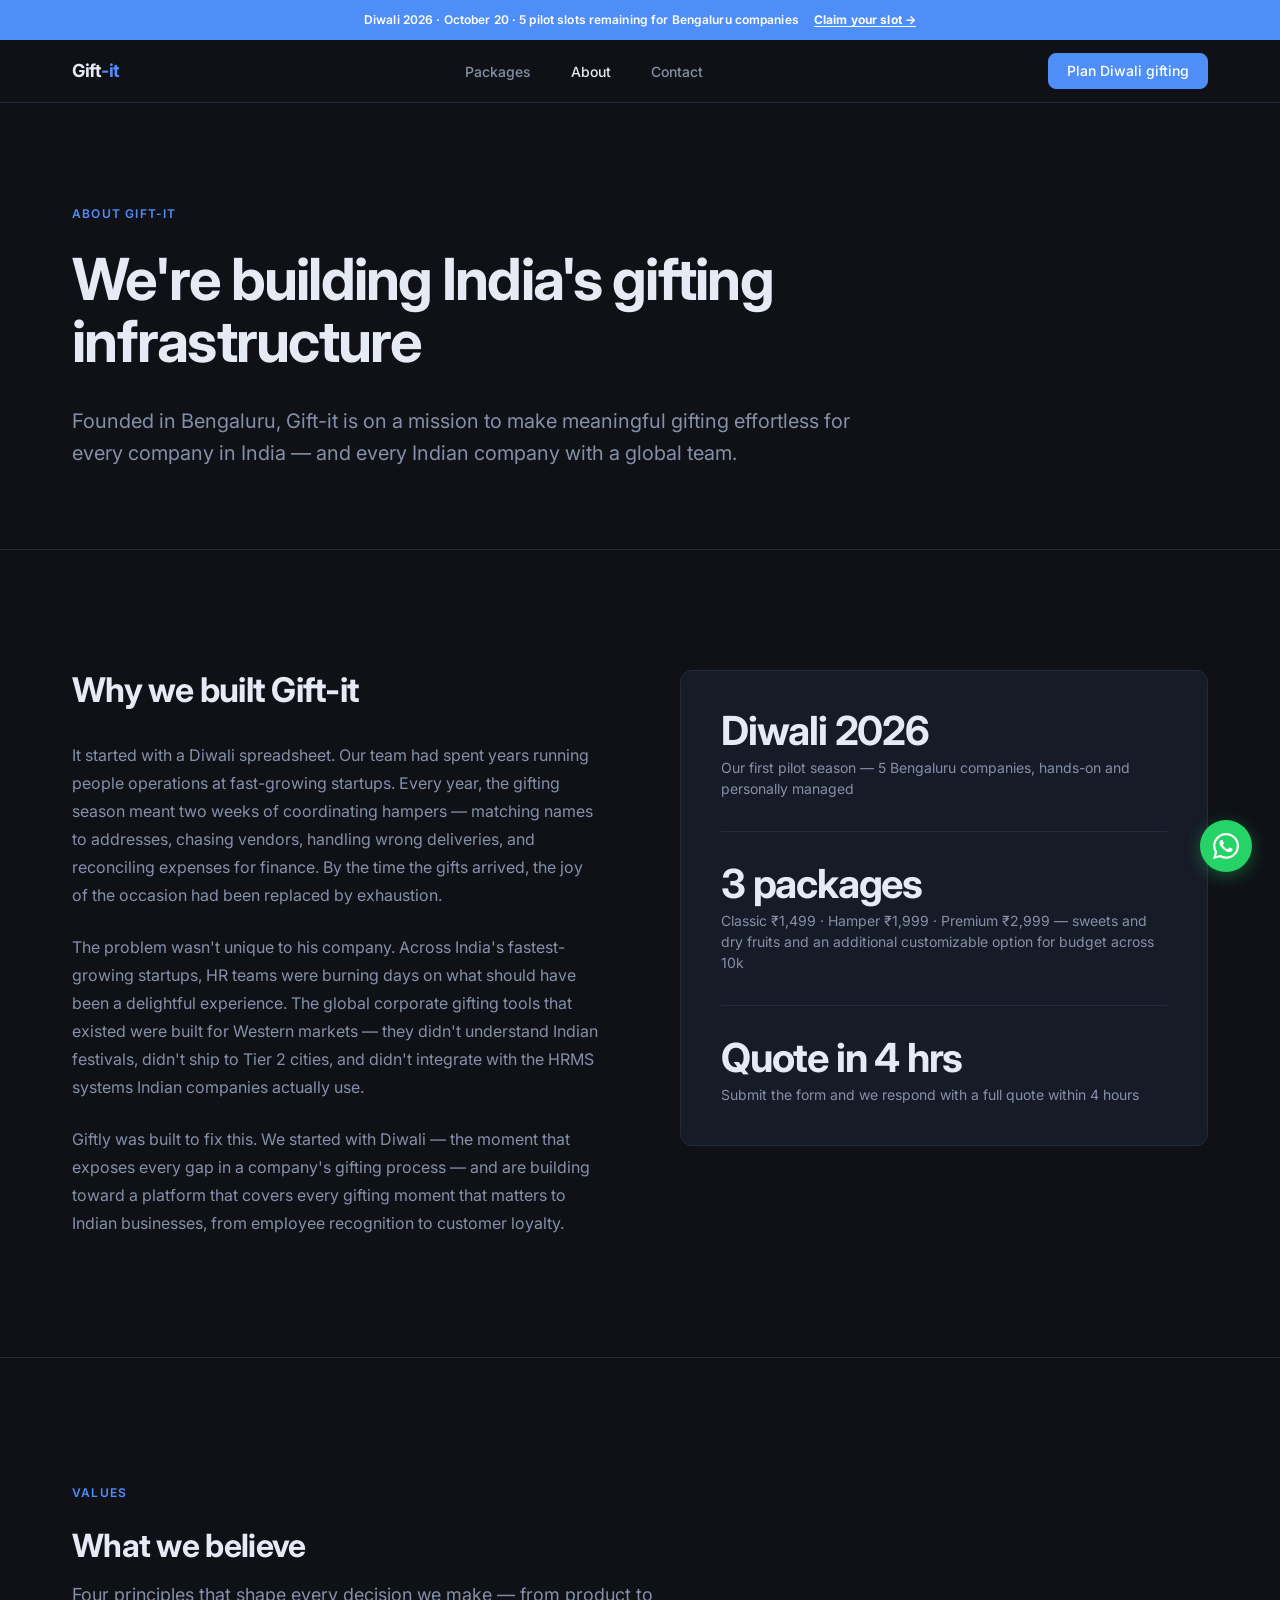
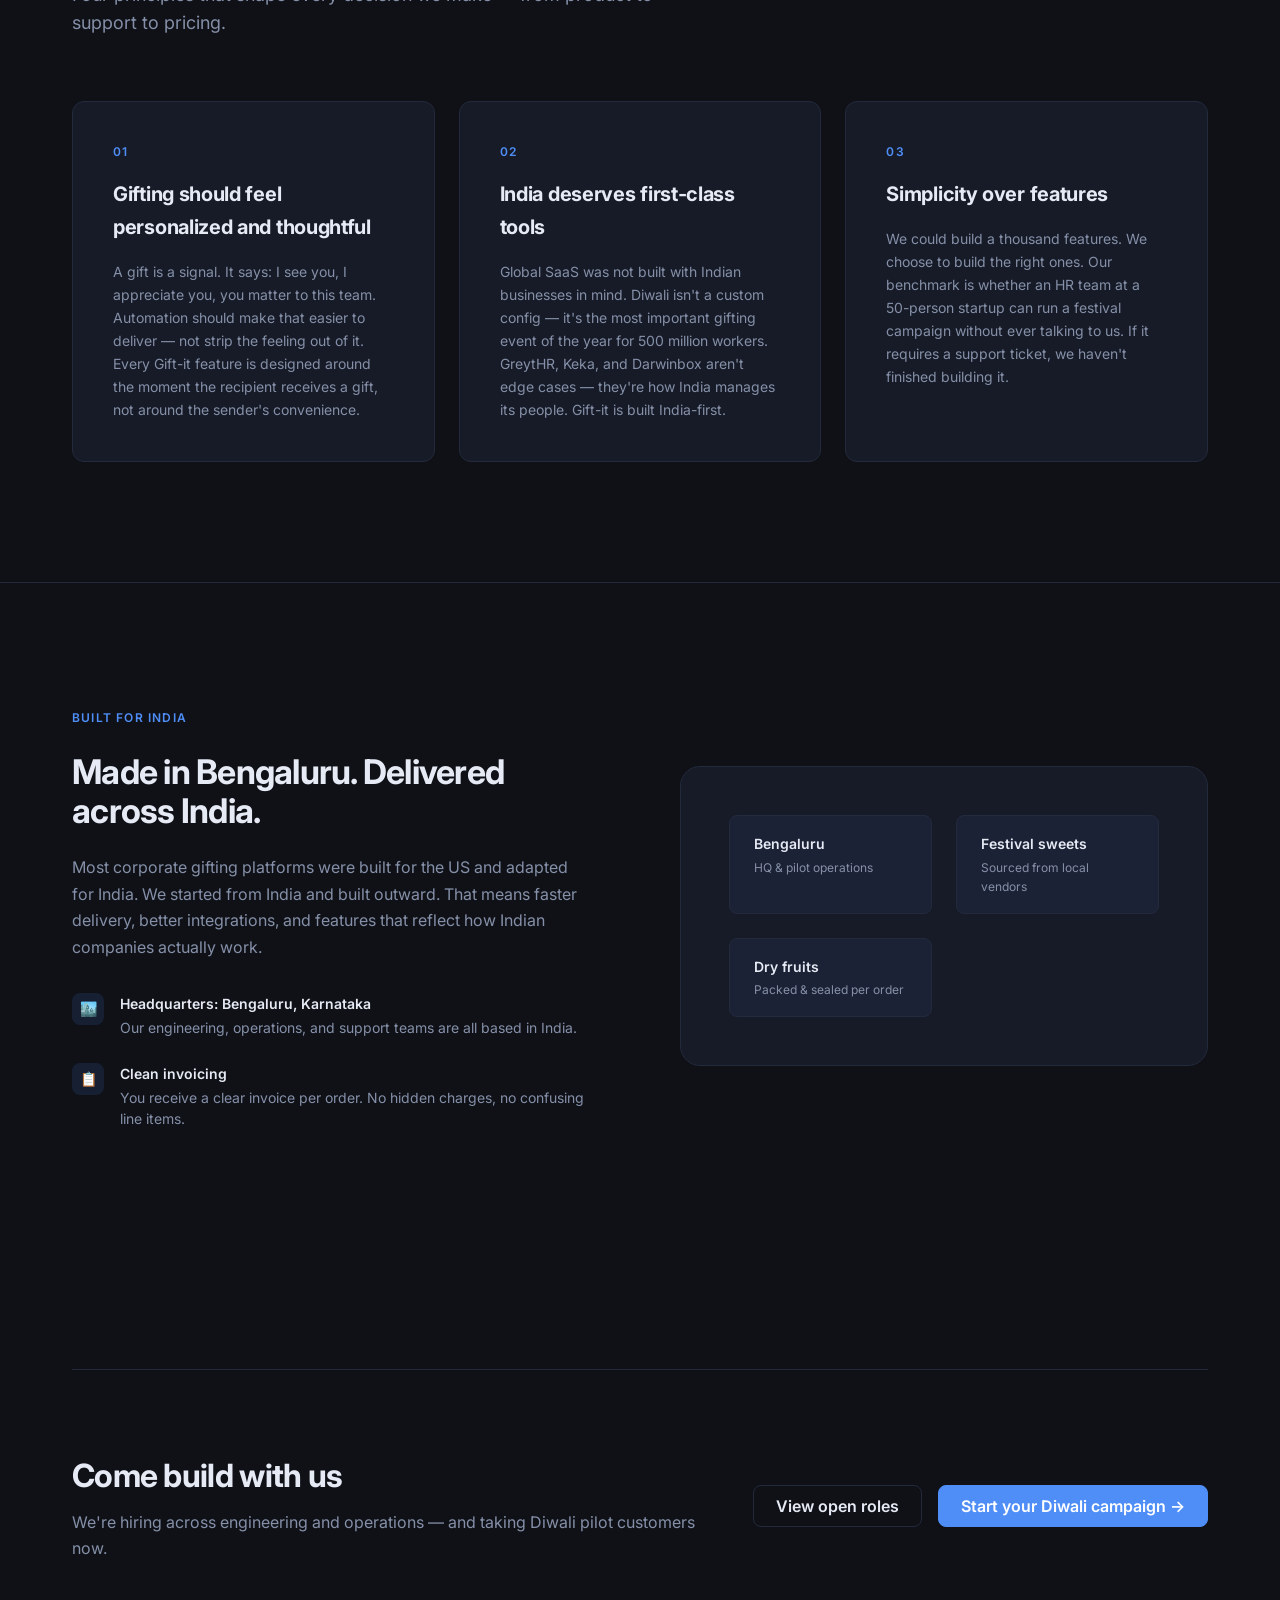
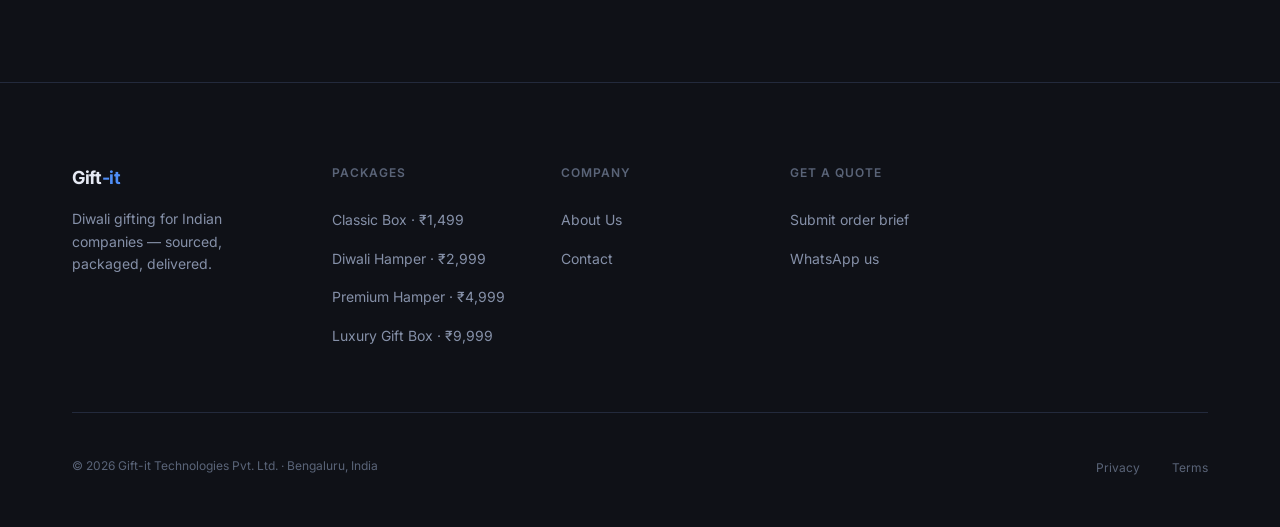
==== commit 8bd7bb3c: "feat: add new gift options, diya tiers, relevant images; remove emoji-only cards - Add 3 new option " ====
--- a/about.html
+++ b/about.html
@@ -449,13 +449,6 @@
                 </div>
               </div>
               <div class="india-point">
-                <span class="india-point__icon" aria-hidden="true">🔒</span>
-                <div>
-                  <p class="india-point__title">Data stored in India</p>
-                  <p class="india-point__desc">All customer data is stored on Indian servers, complying with DPDP Act 2023.</p>
-                </div>
-              </div>
-              <div class="india-point">
                 <span class="india-point__icon" aria-hidden="true">📋</span>
                 <div>
                   <p class="india-point__title">Clean invoicing</p>
